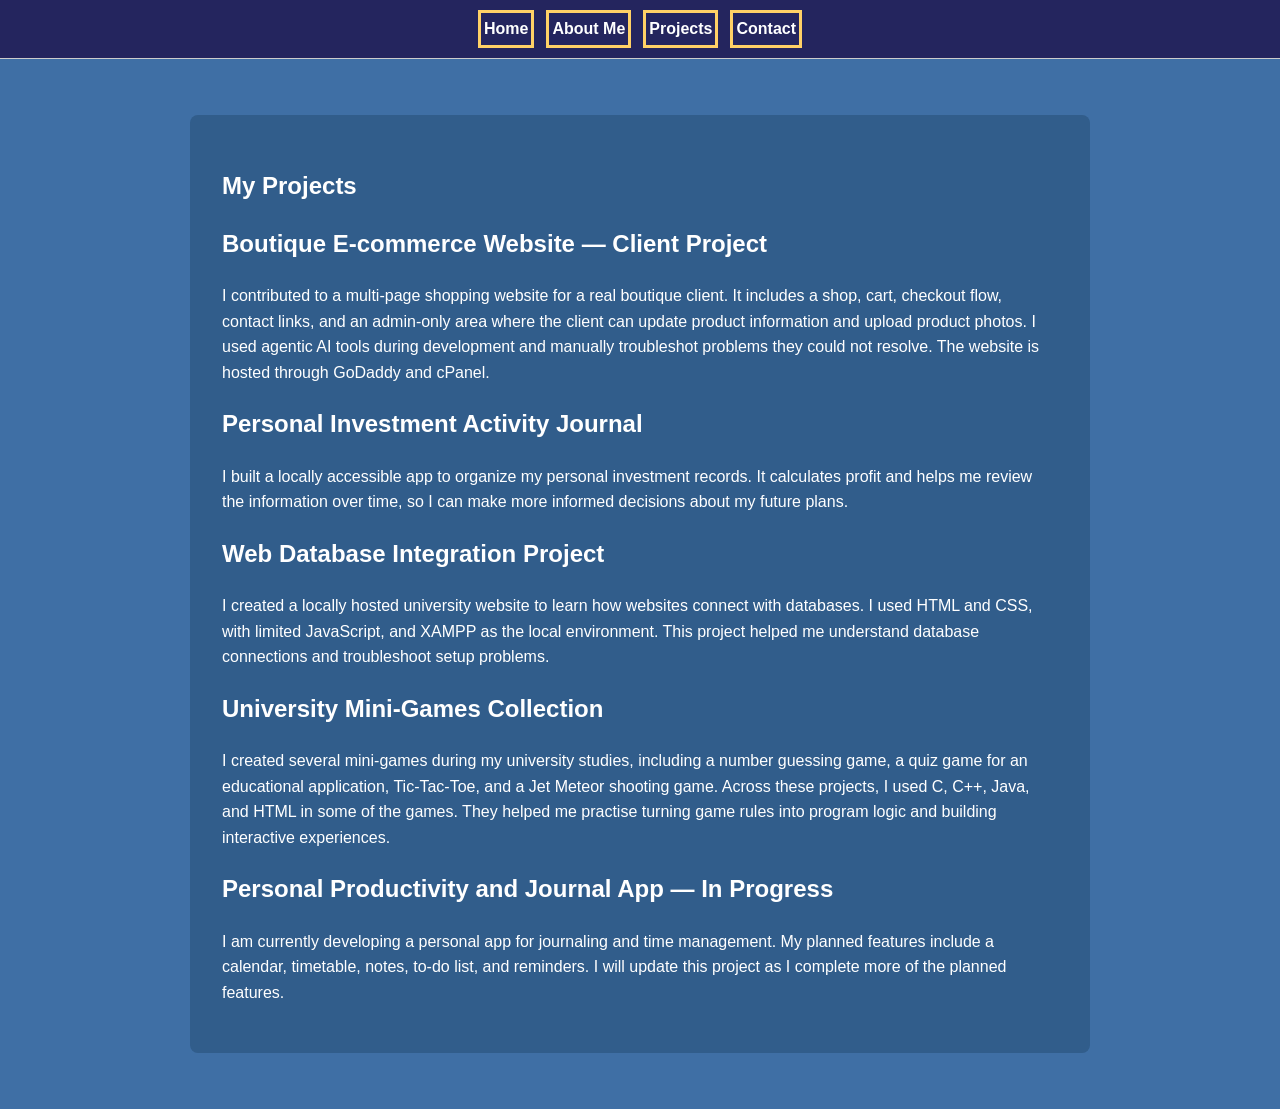
==== projects.html @ 2589d940 "added projects.html file" ====
<!DOCTYPE html>
<html lang="en">

  <head>

    <meta charset="UTF-8">
    <meta name="viewport" content="width=device-width, initial-scale=1.0">
    <title>My Projects | Theban Vevindran</title>
    <link rel="stylesheet" href="style.css">

  </head>

  <body>

    <header>

      <nav aria-label="Main Navigation">
          <a href="index.html#home">Home</a>
          <a href="index.html#about">About Me</a>
          <a href="#projects">Projects</a>
          <a href="index.html#contact">Contact</a>
      </nav>

    </header>

    <main>

      <section id="projects" aria-labelledby="projects-title">
        <h1 id="projects-title">My Projects</h1>

        <article>
          <h2>Boutique E-commerce Website — Client Project</h2>
          <p>
            I contributed to a multi-page shopping website for a real boutique
            client. It includes a shop, cart, checkout flow, contact links, and
            an admin-only area where the client can update product information
            and upload product photos. I used agentic AI tools during
            development and manually troubleshot problems they could not
            resolve. The website is hosted through GoDaddy and cPanel.
          </p>
        </article>

        <article>
          <h2>Personal Investment Activity Journal</h2>
          <p>
            I built a locally accessible app to organize my personal investment
            records. It calculates profit and helps me review the information
            over time, so I can make more informed decisions about my future
            plans.
          </p>
        </article>

        <article>
          <h2>Web Database Integration Project</h2>
          <p>
            I created a locally hosted university website to learn how websites
            connect with databases. I used HTML and CSS, with limited
            JavaScript, and XAMPP as the local environment. This project helped
            me understand database connections and troubleshoot setup problems.
          </p>
        </article>

        <article>
          <h2>University Mini-Games Collection</h2>
          <p>
            I created several mini-games during my university studies, including
            a number guessing game, a quiz game for an educational application,
            Tic-Tac-Toe, and a Jet Meteor shooting game. Across these projects,
            I used C, C++, Java, and HTML in some of the games. They helped me
            practise turning game rules into program logic and building
            interactive experiences.
          </p>
        </article>

        <article>
          <h2>Personal Productivity and Journal App — In Progress</h2>
          <p>
            I am currently developing a personal app for journaling and time
            management. My planned features include a calendar, timetable,
            notes, to-do list, and reminders. I will update this project as I
            complete more of the planned features.
          </p>
        </article>

      </section>

    </main>

    <script src="script.js"></script>

  </body>

</html>
---- style.css ----
html {
  
  scroll-behavior: smooth;

}

body {

  margin : 0;
  font-family: Arial, Helvetica, sans-serif;
  line-height: 1.6;
  color: white;
  background-color: #3f6fa5;

}


header {

    position: sticky;
    top: 0;
    background-color: #24255e;
    padding: 1rem;
    border-bottom: 1px solid #ccc;

}


nav {

  display: flex;
  justify-content: center;
  gap: 1.5rem;

}

nav a {

  color: #fff;
  text-decoration: none;
  font-weight: bold;

}

nav a:hover {

  text-decoration: underline;

}

main {

  max-width: 900px;
  margin: 0 auto;
  padding: 2rem 1.25rem;

}

section {

  margin: 1.5rem 0;
  padding: 2rem;
  background-color: #315d8b;
  border-radius: 0.5rem;
  scroll-margin-top: 5rem;

}

a {

  color: #d9f0ff;

}

a:hover {

  color: white;

}

.btn {

  display: inline-block;
  margin: 0.5rem 0.5rem 0.5rem 0;
  padding: 0.7rem 1rem;
  color: #172554;
  background-color: #d9f0ff;
  text-decoration: none;
  border-radius: 0.375rem;

}


.btn:hover {
  color:#172554;
  background-color: white;

}

a {

  outline: 3px solid #ffd166;
  outline-offset: 3px;

}
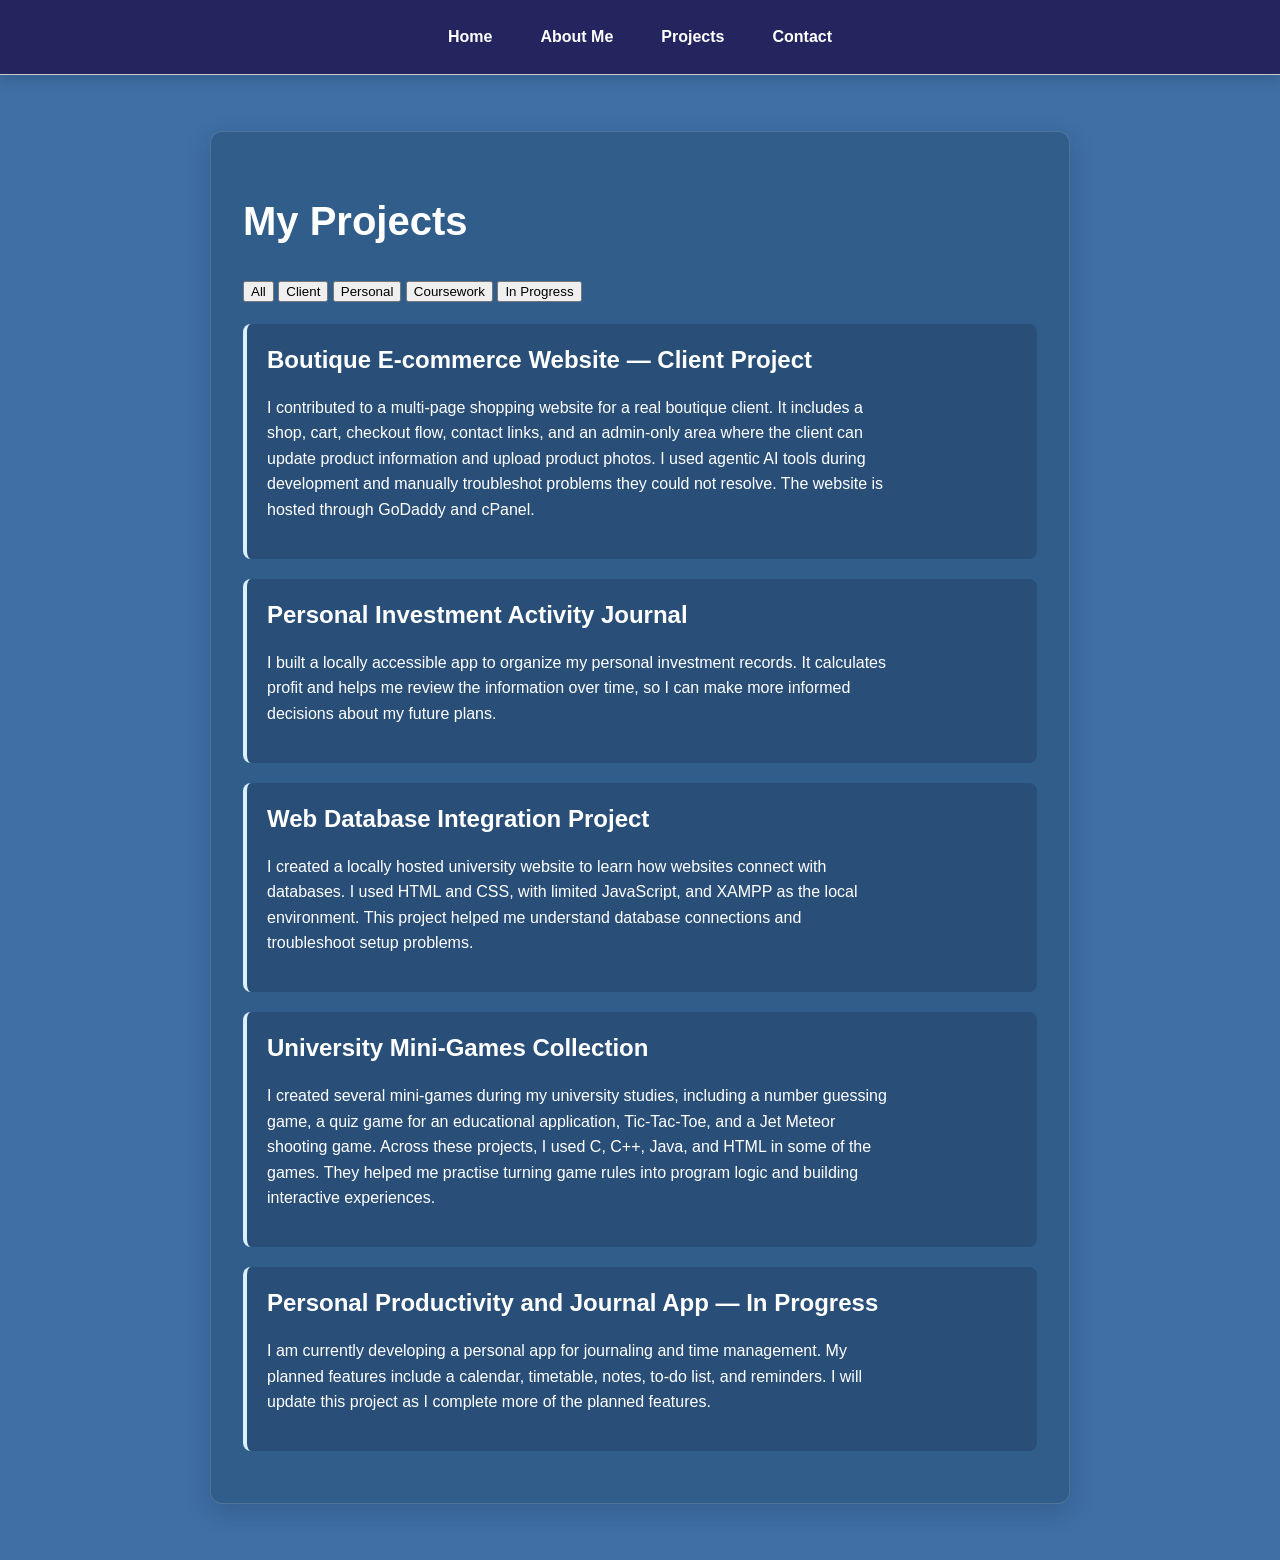
==== commit 2efc9fd9: "changed projects.html to include filter buttons for project categories and added data-category attri" ====
--- a/projects.html
+++ b/projects.html
@@ -28,7 +28,15 @@
       <section id="projects" aria-labelledby="projects-title">
         <h1 id="projects-title">My Projects</h1>
 
-        <article>
+        <div class="project-filters" role="group" aria-label="Filter projects">
+          <button class="filter-button" type="button" data-filter="all" aria-pressed="true">All</button>
+          <button class="filter-button" type="button" data-filter="client" aria-pressed="false">Client</button>
+          <button class="filter-button" type="button" data-filter="personal" aria-pressed="false">Personal</button>
+          <button class="filter-button" type="button" data-filter="coursework" aria-pressed="false">Coursework</button>
+          <button class="filter-button" type="button" data-filter="ongoing" aria-pressed="false">In Progress</button>
+        </div>
+
+        <article data-category="client">
           <h2>Boutique E-commerce Website — Client Project</h2>
           <p>
             I contributed to a multi-page shopping website for a real boutique
@@ -40,7 +48,7 @@
           </p>
         </article>
 
-        <article>
+        <article data-category="personal">
           <h2>Personal Investment Activity Journal</h2>
           <p>
             I built a locally accessible app to organize my personal investment
@@ -50,7 +58,7 @@
           </p>
         </article>
 
-        <article>
+        <article data-category="coursework">
           <h2>Web Database Integration Project</h2>
           <p>
             I created a locally hosted university website to learn how websites
@@ -60,7 +68,7 @@
           </p>
         </article>
 
-        <article>
+        <article data-category="coursework">
           <h2>University Mini-Games Collection</h2>
           <p>
             I created several mini-games during my university studies, including
@@ -72,7 +80,7 @@
           </p>
         </article>
 
-        <article>
+        <article data-category="ongoing">
           <h2>Personal Productivity and Journal App — In Progress</h2>
           <p>
             I am currently developing a personal app for journaling and time
--- a/style.css
+++ b/style.css
@@ -1,12 +1,20 @@
 html {
-  
+
   scroll-behavior: smooth;
 
 }
 
+
+* {
+
+  box-sizing: border-box;
+
+}
+
+
 body {
 
-  margin : 0;
+  margin: 0;
   font-family: Arial, Helvetica, sans-serif;
   line-height: 1.6;
   color: white;
@@ -17,11 +25,13 @@
 
 header {
 
-    position: sticky;
-    top: 0;
-    background-color: #24255e;
-    padding: 1rem;
-    border-bottom: 1px solid #ccc;
+  position: sticky;
+  top: 0;
+  z-index: 10;
+  background-color: #24255e;
+  padding: 1rem;
+  border-bottom: 1px solid #ccc;
+  box-shadow: 0 0.25rem 0.75rem rgba(15, 30, 60, 0.2);
 
 }
 
@@ -30,23 +40,30 @@
 
   display: flex;
   justify-content: center;
-  gap: 1.5rem;
+  flex-wrap: wrap;
+  gap: 0.75rem 1.5rem;
 
 }
+
 
 nav a {
 
   color: #fff;
   text-decoration: none;
   font-weight: bold;
+  padding: 0.5rem 0.75rem;
+  border-radius: 0.375rem;
 
 }
 
+
 nav a:hover {
 
-  text-decoration: underline;
+  color: white;
+  background-color: #315d8b;
 
 }
+
 
 main {
 
@@ -56,15 +73,60 @@
 
 }
 
+
 section {
 
   margin: 1.5rem 0;
   padding: 2rem;
   background-color: #315d8b;
-  border-radius: 0.5rem;
+  border: 1px solid rgba(255, 255, 255, 0.15);
+  border-radius: 0.75rem;
   scroll-margin-top: 5rem;
+  box-shadow: 0 0.5rem 1.5rem rgba(15, 30, 60, 0.2);
 
 }
+
+
+h1 {
+
+  font-size: 2.5rem;
+  line-height: 1.2;
+
+}
+
+
+h2 {
+
+  line-height: 1.3;
+
+}
+
+
+section p {
+
+  max-width: 70ch;
+
+}
+
+
+article {
+
+  margin: 1.25rem 0;
+  padding: 1.25rem;
+  background-color: #294f78;
+  border-left: 4px solid #d9f0ff;
+  border-radius: 0.5rem;
+
+}
+
+
+article h2,
+article h3 {
+
+  margin-top: 0;
+
+}
+
 
 a {
 
@@ -72,11 +134,13 @@
 
 }
 
+
 a:hover {
 
   color: white;
 
 }
+
 
 .btn {
 
@@ -92,14 +156,37 @@
 
 
 .btn:hover {
-  color:#172554;
+
+  color: #172554;
   background-color: white;
 
 }
 
-a {
+
+a:focus-visible {
 
   outline: 3px solid #ffd166;
   outline-offset: 3px;
 
+}
+
+
+@media (max-width: 600px) {
+
+  main {
+    padding: 1.25rem 0.9rem;
+  }
+
+  section {
+    padding: 1.25rem;
+  }
+
+  article {
+    padding: 1rem;
+  }
+
+  h1 {
+    font-size: 2rem;
+  }
+
 }
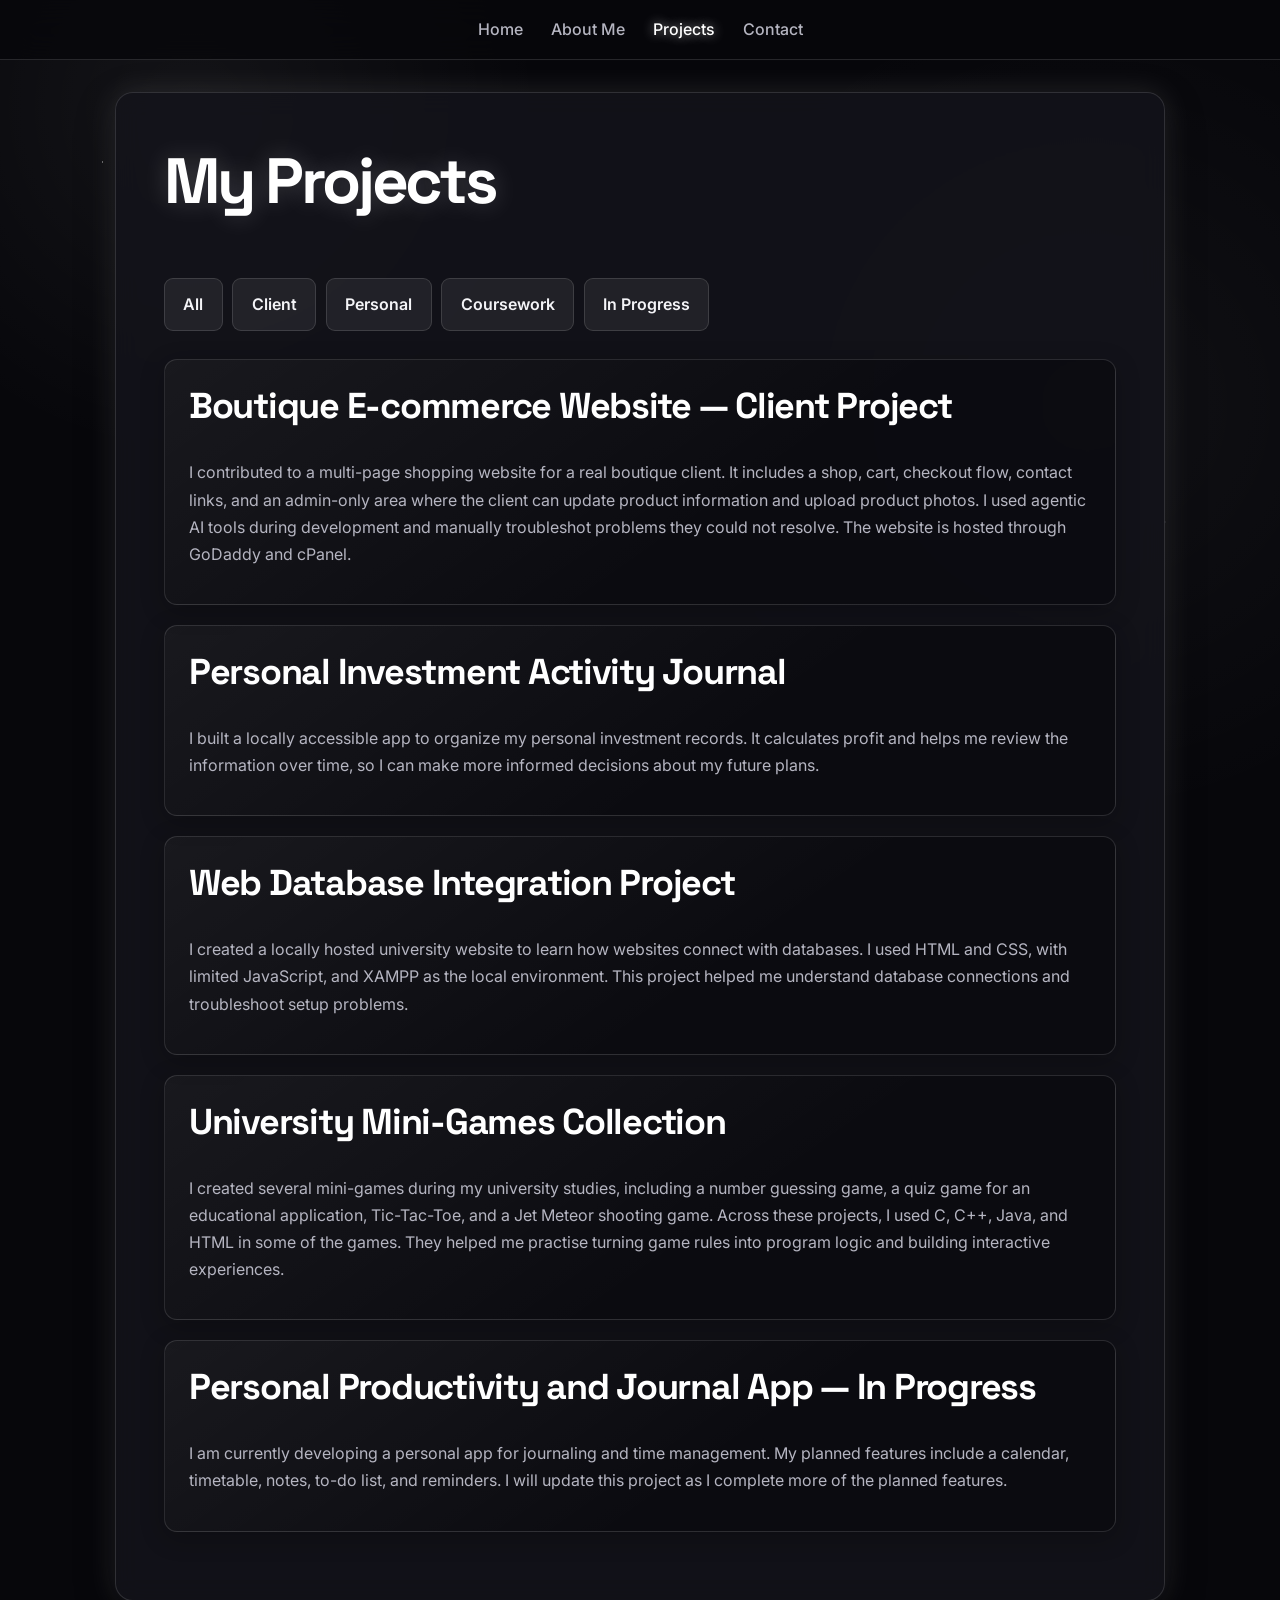
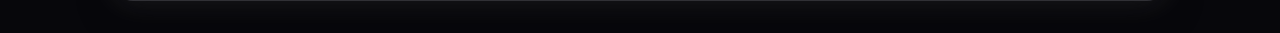
==== commit 548dbd80: "bug fixes" ====
--- a/projects.html
+++ b/projects.html
@@ -6,7 +6,7 @@
     <meta charset="UTF-8">
     <meta name="viewport" content="width=device-width, initial-scale=1.0">
     <title>My Projects | Theban Vevindran</title>
-    <link rel="stylesheet" href="style.css">
+    <link rel="stylesheet" href="style.css?v=2">
 
   </head>
 
--- a/style.css
+++ b/style.css
@@ -1,192 +1,390 @@
+@import url("https://fonts.googleapis.com/css2?family=Inter:wght@400;500;600;700&family=Space+Grotesk:wght@400;500;600;700&display=swap");
+
+
+:root {
+  --color-background: #07070b;
+  --color-surface: rgba(20, 20, 27, 0.82);
+  --color-text: #f4f4f7;
+  --color-muted: #b5b5c1;
+  --color-white: #ffffff;
+  --color-border: rgba(255, 255, 255, 0.13);
+  --color-glow: rgba(255, 255, 255, 0.12);
+}
+
+
 html {
-
   scroll-behavior: smooth;
-
-}
-
-
-* {
-
-  box-sizing: border-box;
-
+  scroll-padding-top: 90px;
 }
 
 
 body {
-
+  position: relative;
+  min-height: 100vh;
   margin: 0;
-  font-family: Arial, Helvetica, sans-serif;
-  line-height: 1.6;
-  color: white;
-  background-color: #3f6fa5;
-
+  overflow-x: hidden;
+  color: var(--color-text);
+  font-family: "Inter", Arial, sans-serif;
+  line-height: 1.7;
+  background-color: var(--color-background);
+  background-image:
+    radial-gradient(1px 1px at 8% 18%, rgba(255, 255, 255, 0.8), transparent),
+    radial-gradient(1px 1px at 25% 72%, rgba(255, 255, 255, 0.55), transparent),
+    radial-gradient(1.5px 1.5px at 43% 34%, rgba(255, 255, 255, 0.7), transparent),
+    radial-gradient(1px 1px at 61% 83%, rgba(255, 255, 255, 0.6), transparent),
+    radial-gradient(1px 1px at 78% 22%, rgba(255, 255, 255, 0.65), transparent),
+    radial-gradient(1px 1px at 91% 58%, rgba(255, 255, 255, 0.5), transparent),
+    radial-gradient(500px circle at 15% 12%, rgba(255, 255, 255, 0.055), transparent 70%),
+    radial-gradient(600px circle at 85% 45%, rgba(255, 255, 255, 0.04), transparent 70%);
+  background-attachment: fixed;
 }
 
 
 header {
-
   position: sticky;
   top: 0;
   z-index: 10;
-  background-color: #24255e;
-  padding: 1rem;
-  border-bottom: 1px solid #ccc;
-  box-shadow: 0 0.25rem 0.75rem rgba(15, 30, 60, 0.2);
-
+  padding: 1rem 1.5rem;
+  background-color: rgba(7, 7, 11, 0.78);
+  border-bottom: 1px solid var(--color-border);
+  backdrop-filter: blur(16px);
 }
 
 
 nav {
-
   display: flex;
   justify-content: center;
+  align-items: center;
   flex-wrap: wrap;
-  gap: 0.75rem 1.5rem;
-
+  gap: 1.75rem;
+  max-width: 1100px;
+  margin: 0 auto;
 }
 
 
 nav a {
-
-  color: #fff;
+  color: var(--color-muted);
+  font-weight: 500;
   text-decoration: none;
-  font-weight: bold;
-  padding: 0.5rem 0.75rem;
-  border-radius: 0.375rem;
-
-}
-
-
-nav a:hover {
-
-  color: white;
-  background-color: #315d8b;
-
+  transition: color 0.2s ease, text-shadow 0.2s ease;
+}
+
+
+nav a:hover,
+nav a.active {
+  color: var(--color-white);
+  text-shadow: 0 0 12px rgba(255, 255, 255, 0.65);
+}
+
+
+nav a:focus-visible,
+a:focus-visible,
+button:focus-visible,
+input:focus-visible {
+  outline: 2px solid var(--color-white);
+  outline-offset: 4px;
 }
 
 
 main {
-
-  max-width: 900px;
+  width: min(100% - 2rem, 1050px);
   margin: 0 auto;
-  padding: 2rem 1.25rem;
-
 }
 
 
 section {
-
-  margin: 1.5rem 0;
-  padding: 2rem;
-  background-color: #315d8b;
-  border: 1px solid rgba(255, 255, 255, 0.15);
-  border-radius: 0.75rem;
-  scroll-margin-top: 5rem;
-  box-shadow: 0 0.5rem 1.5rem rgba(15, 30, 60, 0.2);
-
+  position: relative;
+  margin: 2rem 0;
+  padding: clamp(1.5rem, 4vw, 3rem);
+  overflow: hidden;
+  background: var(--color-surface);
+  border: 1px solid var(--color-border);
+  border-radius: 18px;
+  box-shadow:
+    0 12px 40px rgba(0, 0, 0, 0.32),
+    0 0 30px var(--color-glow);
+  backdrop-filter: blur(12px);
+  animation: float-in 0.8s ease both;
+}
+
+
+h1,
+h2,
+h3 {
+  color: var(--color-white);
+  font-family: "Space Grotesk", "Inter", Arial, sans-serif;
+  line-height: 1.25;
 }
 
 
 h1 {
-
-  font-size: 2.5rem;
-  line-height: 1.2;
-
+  margin-top: 0;
+  font-size: clamp(2.4rem, 7vw, 4rem);
+  letter-spacing: -0.05em;
+  text-shadow: 0 0 26px rgba(255, 255, 255, 0.2);
 }
 
 
 h2 {
-
-  line-height: 1.3;
-
-}
-
-
-section p {
-
-  max-width: 70ch;
-
-}
-
-
-article {
-
+  margin-top: 0;
+  font-size: clamp(1.7rem, 4vw, 2.25rem);
+  letter-spacing: -0.035em;
+}
+
+
+h3 {
+  font-size: 1.2rem;
+}
+
+
+p {
+  color: var(--color-muted);
+}
+
+
+section p:last-child {
+  margin-bottom: 0;
+}
+
+
+#home {
+  display: flex;
+  flex-direction: column;
+  justify-content: center;
+  min-height: 340px;
+  margin-top: 2.5rem;
+  background:
+    radial-gradient(500px circle at 85% 15%, rgba(255, 255, 255, 0.09), transparent 65%),
+    var(--color-surface);
+}
+
+
+#home p {
+  max-width: 700px;
+  font-size: 1.12rem;
+}
+
+
+a {
+  color: var(--color-white);
+  text-decoration-thickness: 1px;
+  text-underline-offset: 4px;
+  transition: text-shadow 0.2s ease;
+}
+
+
+a:hover {
+  text-shadow: 0 0 12px rgba(255, 255, 255, 0.7);
+}
+
+
+.btn,
+button {
+  display: inline-block;
+  padding: 0.75rem 1.15rem;
+  color: #09090d;
+  font: inherit;
+  font-weight: 600;
+  text-decoration: none;
+  background-color: var(--color-white);
+  border: 1px solid var(--color-white);
+  border-radius: 9px;
+  cursor: pointer;
+  box-shadow: 0 0 18px rgba(255, 255, 255, 0.16);
+  transition:
+    color 0.2s ease,
+    background-color 0.2s ease,
+    box-shadow 0.2s ease,
+    transform 0.2s ease;
+}
+
+
+.btn:hover,
+button:hover {
+  color: var(--color-white);
+  background-color: transparent;
+  box-shadow: 0 0 24px rgba(255, 255, 255, 0.32);
+  transform: translateY(-2px);
+}
+
+
+.btn:active,
+button:active {
+  transform: translateY(0);
+}
+
+
+#project-search {
+  width: min(100%, 420px);
+  margin: 0.5rem 0 1rem;
+  padding: 0.8rem 1rem;
+  color: var(--color-white);
+  font: inherit;
+  background-color: rgba(0, 0, 0, 0.35);
+  border: 1px solid var(--color-border);
+  border-radius: 9px;
+}
+
+
+#project-search::placeholder {
+  color: #92929d;
+}
+
+
+.filter-button {
+  margin: 0.25rem 0.35rem 0.5rem 0;
+  color: var(--color-text);
+  background-color: rgba(255, 255, 255, 0.07);
+  border-color: var(--color-border);
+  box-shadow: none;
+}
+
+
+.filter-button:hover,
+.filter-button.active {
+  color: #09090d;
+  background-color: var(--color-white);
+  border-color: var(--color-white);
+  box-shadow: 0 0 18px rgba(255, 255, 255, 0.22);
+}
+
+
+.project-grid {
+  display: grid;
+  grid-template-columns: repeat(auto-fit, minmax(min(100%, 280px), 1fr));
+  gap: 1.25rem;
+  margin-top: 1.5rem;
+}
+
+
+.project-card,
+#projects article {
   margin: 1.25rem 0;
-  padding: 1.25rem;
-  background-color: #294f78;
-  border-left: 4px solid #d9f0ff;
-  border-radius: 0.5rem;
-
-}
-
-
-article h2,
-article h3 {
-
+  padding: 1.5rem;
+  background:
+    linear-gradient(145deg, rgba(255, 255, 255, 0.055), transparent 60%),
+    rgba(10, 10, 15, 0.65);
+  border: 1px solid var(--color-border);
+  border-radius: 13px;
+  box-shadow: 0 6px 24px rgba(0, 0, 0, 0.22);
+  transition:
+    border-color 0.25s ease,
+    box-shadow 0.25s ease,
+    transform 0.25s ease;
+}
+
+
+.project-grid .project-card {
+  margin: 0;
+}
+
+
+.project-card:hover,
+#projects article:hover {
+  border-color: rgba(255, 255, 255, 0.4);
+  box-shadow:
+    0 10px 32px rgba(0, 0, 0, 0.32),
+    0 0 22px rgba(255, 255, 255, 0.09);
+  transform: translateY(-4px);
+}
+
+
+.project-card h3,
+#projects article h3 {
   margin-top: 0;
-
-}
-
-
-a {
-
-  color: #d9f0ff;
-
-}
-
-
-a:hover {
-
-  color: white;
-
-}
-
-
-.btn {
-
-  display: inline-block;
-  margin: 0.5rem 0.5rem 0.5rem 0;
-  padding: 0.7rem 1rem;
-  color: #172554;
-  background-color: #d9f0ff;
-  text-decoration: none;
-  border-radius: 0.375rem;
-
-}
-
-
-.btn:hover {
-
-  color: #172554;
-  background-color: white;
-
-}
-
-
-a:focus-visible {
-
-  outline: 3px solid #ffd166;
-  outline-offset: 3px;
-
-}
-
-
-@media (max-width: 600px) {
+}
+
+
+.project-card p,
+#projects article p {
+  margin-bottom: 0.75rem;
+}
+
+
+.project-card[hidden],
+#projects article[hidden] {
+  display: none;
+}
+
+
+#contact a {
+  margin: 0.35rem 0.5rem 0.35rem 0;
+}
+
+
+#back-to-top[hidden] {
+  display: none;
+}
+
+
+@keyframes float-in {
+
+  from {
+    opacity: 0;
+    transform: translateY(12px);
+  }
+
+  to {
+    opacity: 1;
+    transform: translateY(0);
+  }
+
+}
+
+
+@media (max-width: 650px) {
+
+  header {
+    padding: 0.85rem 1rem;
+  }
+
+  nav {
+    gap: 0.75rem 1.1rem;
+  }
+
+  nav a {
+    font-size: 0.95rem;
+  }
 
   main {
-    padding: 1.25rem 0.9rem;
+    width: min(100% - 1rem, 1050px);
   }
 
   section {
-    padding: 1.25rem;
-  }
-
-  article {
-    padding: 1rem;
-  }
-
-  h1 {
-    font-size: 2rem;
+    margin: 1rem 0;
+    padding: 1.35rem;
+    border-radius: 14px;
+  }
+
+  #home {
+    min-height: 280px;
+    margin-top: 1rem;
+  }
+
+  .project-card,
+  #projects article {
+    padding: 1.15rem;
+  }
+
+  .btn,
+  button {
+    padding: 0.7rem 0.95rem;
+  }
+
+}
+
+
+@media (prefers-reduced-motion: reduce) {
+
+  html {
+    scroll-behavior: auto;
+  }
+
+  *,
+  *::before,
+  *::after {
+    animation-duration: 0.01ms !important;
+    transition-duration: 0.01ms !important;
   }
 
 }
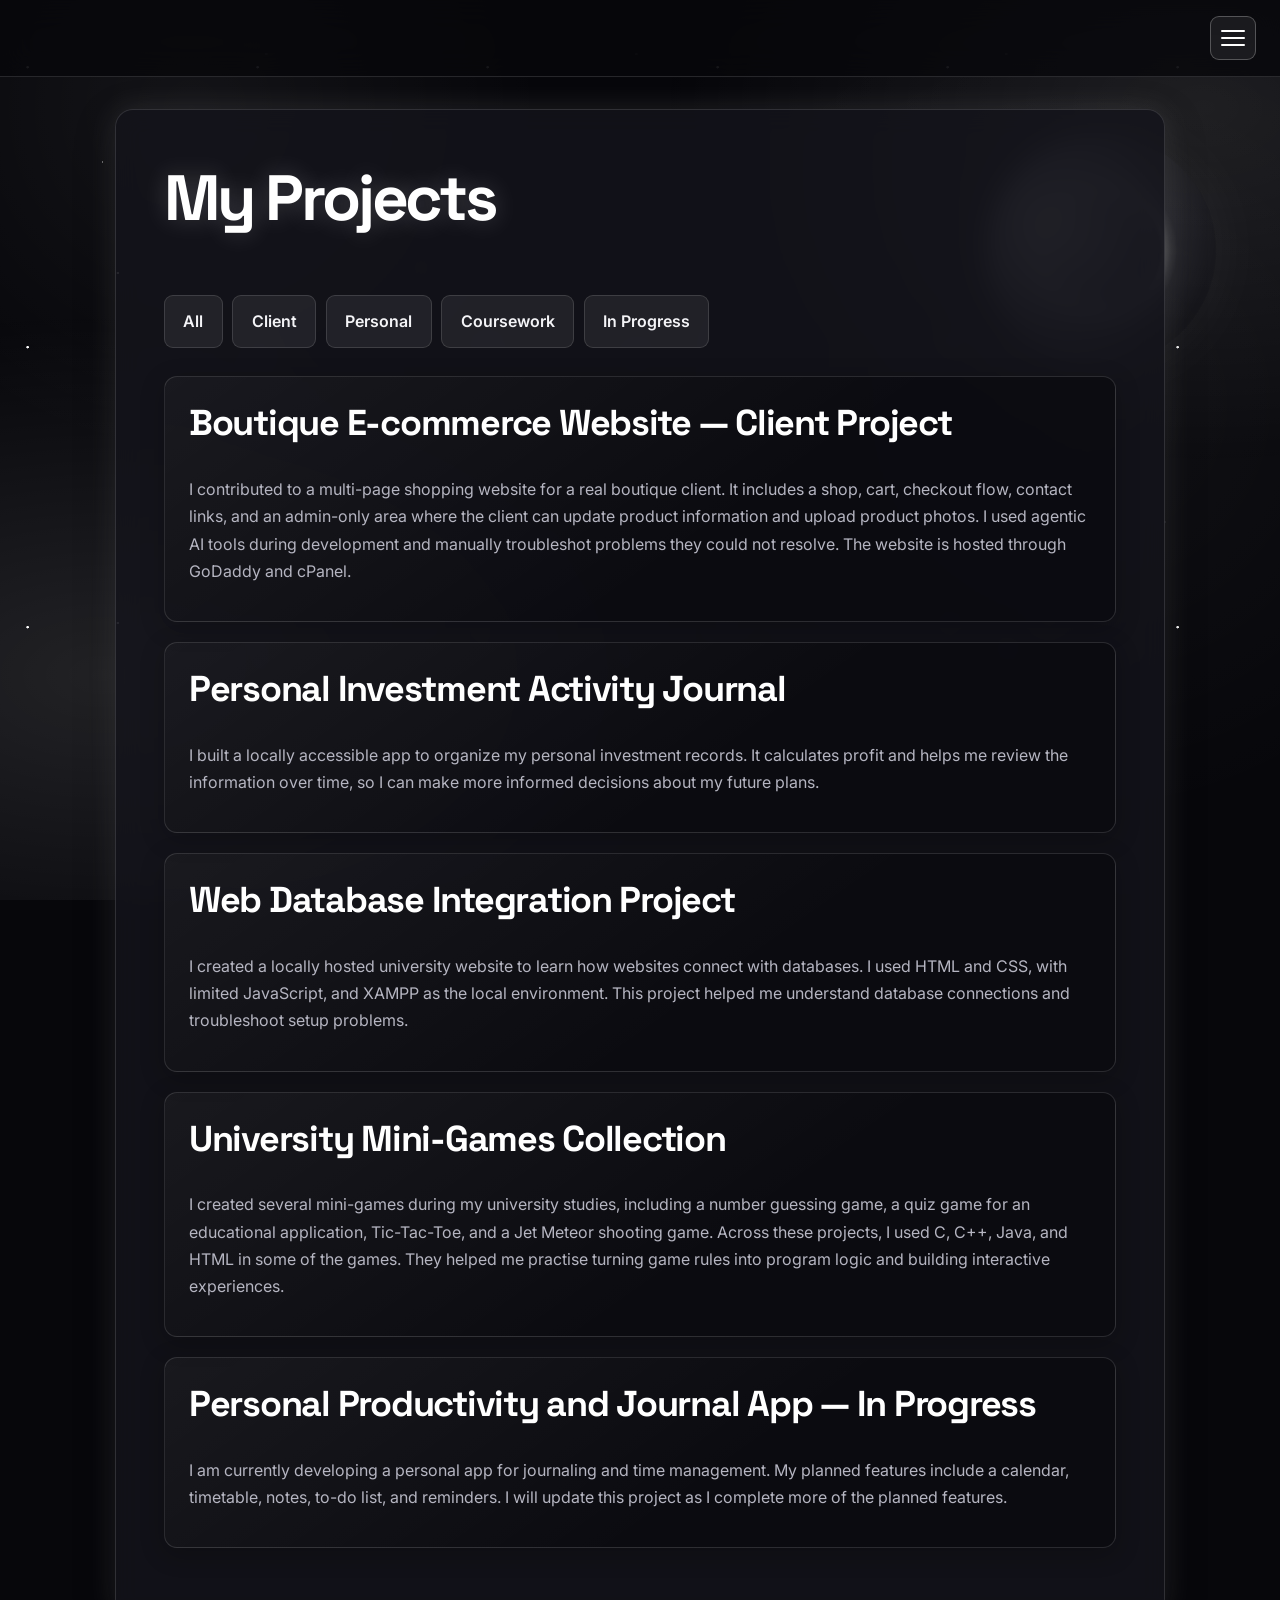
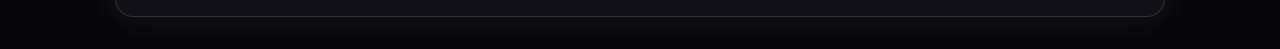
==== commit 9911dddf: "bug" ====
--- a/projects.html
+++ b/projects.html
@@ -12,16 +12,28 @@
 
   <body>
 
-    <header>
+   <header>
 
-      <nav aria-label="Main Navigation">
-          <a href="index.html#home">Home</a>
-          <a href="index.html#about">About Me</a>
-          <a href="#projects">Projects</a>
-          <a href="index.html#contact">Contact</a>
-      </nav>
+  <button
+    class="menu-toggle"
+    id="menu-toggle"
+    type="button"
+    aria-label="Open navigation menu"
+    aria-controls="main-navigation"
+    aria-expanded="false">
+    <span></span>
+    <span></span>
+    <span></span>
+  </button>
 
-    </header>
+  <nav id="main-navigation" aria-label="Main Navigation">
+    <a href="index.html#home">Home</a>
+    <a href="index.html#about">About Me</a>
+    <a href="projects.html">Projects</a>
+    <a href="index.html#contact">Contact</a>
+  </nav>
+
+</header>
 
     <main>
 
--- a/style.css
+++ b/style.css
@@ -387,4 +387,167 @@
     transition-duration: 0.01ms !important;
   }
 
+}
+
+/* Space backdrop: stars and a soft distant glow */
+
+body::before {
+  content: "";
+  position: fixed;
+  inset: 0;
+  z-index: 0;
+  pointer-events: none;
+  background:
+    radial-gradient(circle at 12% 24%, white 0 1px, transparent 1.5px),
+    radial-gradient(circle at 38% 78%, white 0 1px, transparent 1.5px),
+    radial-gradient(circle at 72% 18%, white 0 1px, transparent 1.5px),
+    radial-gradient(circle at 88% 66%, white 0 1px, transparent 1.5px),
+    radial-gradient(ellipse at 8% 75%, rgba(255, 255, 255, 0.11), transparent 38%),
+    radial-gradient(ellipse at 94% 12%, rgba(255, 255, 255, 0.09), transparent 32%);
+  background-size:
+    230px 280px,
+    310px 350px,
+    370px 300px,
+    290px 330px,
+    auto,
+    auto;
+}
+
+
+/* Saturn-like planet in the upper-right corner */
+
+body::after {
+  content: "";
+  position: fixed;
+  top: 135px;
+  right: 5vw;
+  z-index: 0;
+  width: 230px;
+  height: 230px;
+  pointer-events: none;
+  border-radius: 50%;
+  opacity: 0.28;
+  transform: rotate(-25deg);
+  background:
+    radial-gradient(
+      ellipse at center,
+      transparent 36%,
+      rgba(255, 255, 255, 0.9) 38%,
+      rgba(255, 255, 255, 0.25) 43%,
+      transparent 47%
+    ),
+    radial-gradient(
+      circle at 34% 30%,
+      #ffffff 0,
+      #bfc0c9 18%,
+      #54545f 53%,
+      #17171e 76%
+    );
+  box-shadow: 0 0 55px rgba(255, 255, 255, 0.16);
+}
+
+
+/* Keep the page content above the decorative background */
+
+main {
+  position: relative;
+  z-index: 1;
+}
+
+
+@media (max-width: 650px) {
+
+  body::after {
+    top: 145px;
+    right: -135px;
+    width: 190px;
+    height: 190px;
+    opacity: 0.16;
+  }
+
+}
+
+/* Hamburger menu button */
+
+header {
+  display: flex;
+  justify-content: flex-end;
+  align-items: center;
+}
+
+
+.menu-toggle {
+  display: flex;
+  flex-direction: column;
+  justify-content: center;
+  gap: 5px;
+  width: 46px;
+  height: 44px;
+  padding: 10px;
+  background: rgba(255, 255, 255, 0.07);
+  border: 1px solid rgba(255, 255, 255, 0.25);
+  border-radius: 9px;
+  box-shadow: none;
+}
+
+
+.menu-toggle:hover {
+  background: rgba(255, 255, 255, 0.16);
+  border-color: rgba(255, 255, 255, 0.6);
+  transform: none;
+}
+
+
+.menu-toggle span {
+  display: block;
+  width: 100%;
+  height: 2px;
+  background-color: #ffffff;
+  border-radius: 2px;
+}
+
+
+/* Dropdown navigation */
+
+#main-navigation {
+  position: absolute;
+  top: calc(100% + 8px);
+  right: 1.5rem;
+  display: none;
+  flex-direction: column;
+  align-items: stretch;
+  gap: 0;
+  min-width: 210px;
+  padding: 0.5rem;
+  background: rgba(18, 18, 25, 0.97);
+  border: 1px solid rgba(255, 255, 255, 0.18);
+  border-radius: 12px;
+  box-shadow: 0 12px 35px rgba(0, 0, 0, 0.5);
+  backdrop-filter: blur(16px);
+}
+
+
+#main-navigation.show {
+  display: flex;
+}
+
+
+#main-navigation a {
+  padding: 0.7rem 0.85rem;
+  border-radius: 7px;
+}
+
+
+#main-navigation a:hover {
+  background-color: rgba(255, 255, 255, 0.1);
+  text-shadow: 0 0 10px rgba(255, 255, 255, 0.5);
+}
+
+
+@media (max-width: 650px) {
+
+  #main-navigation {
+    right: 1rem;
+  }
+
 }
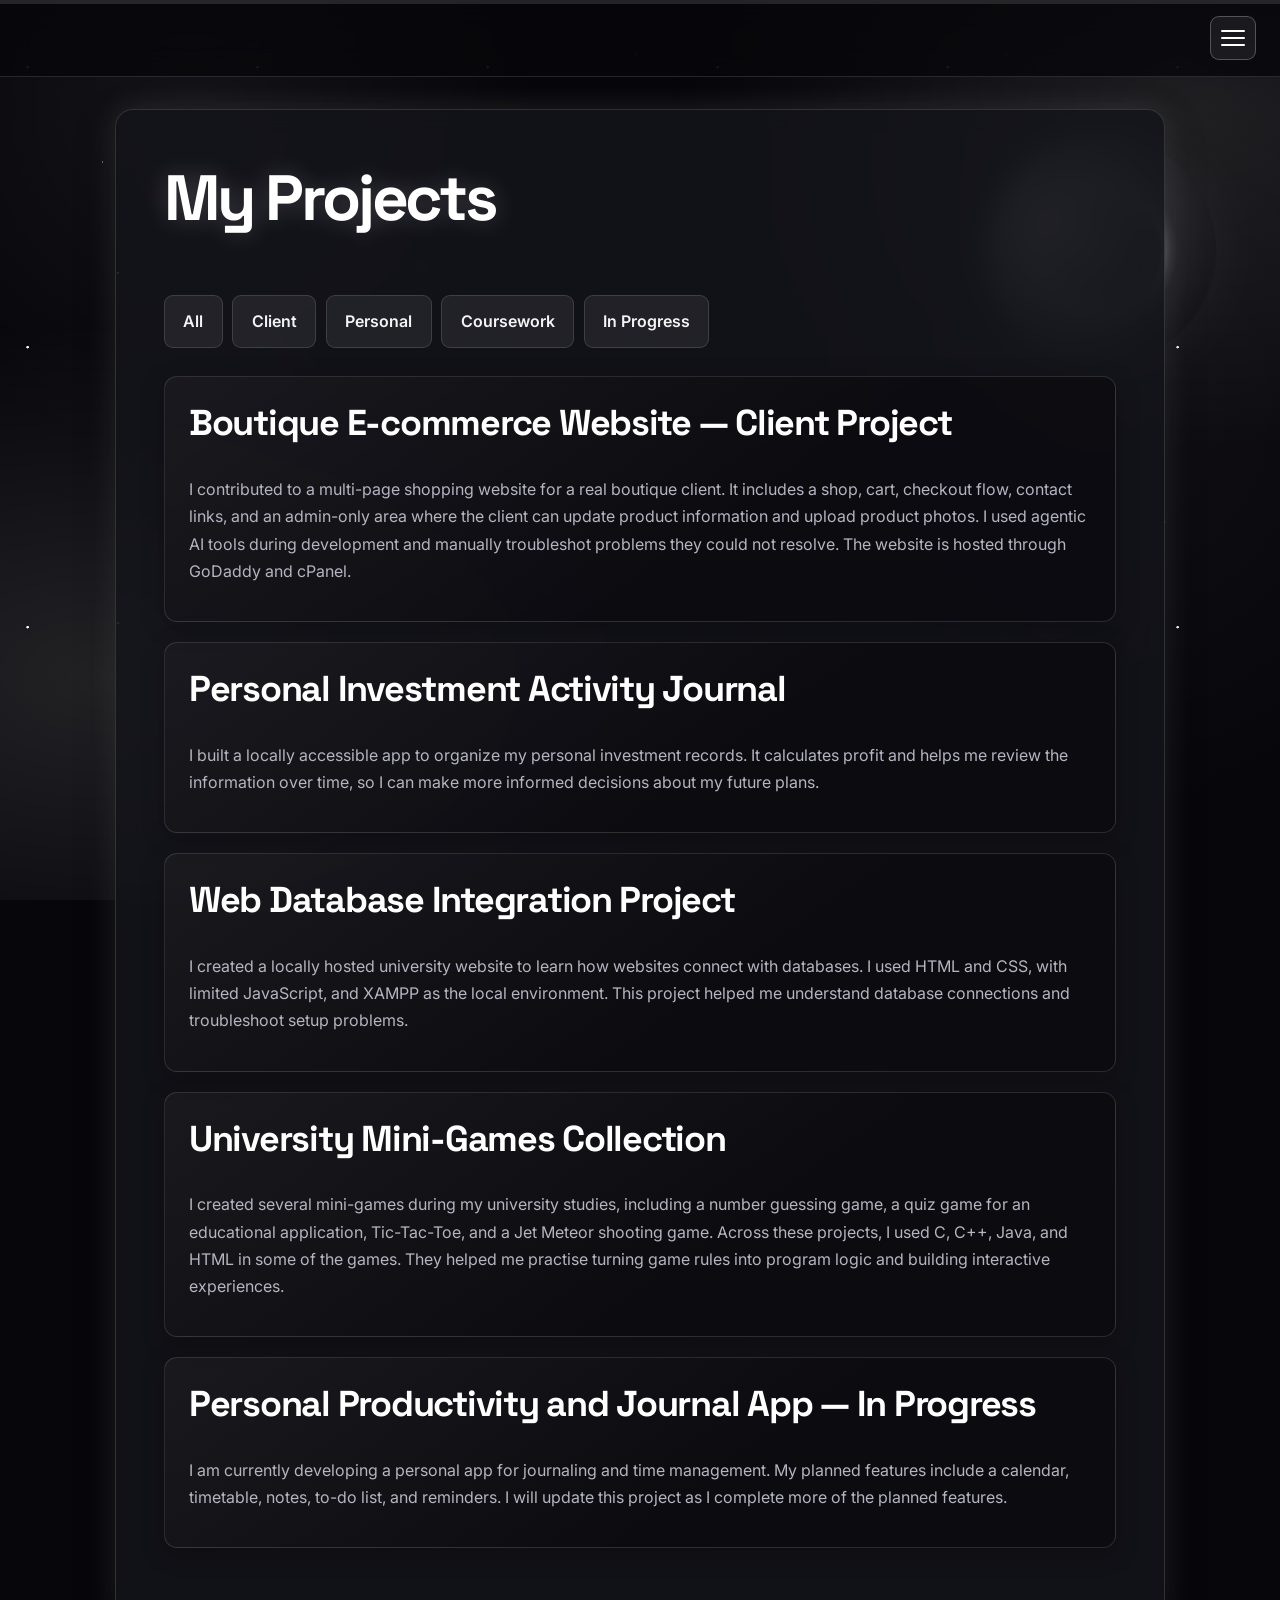
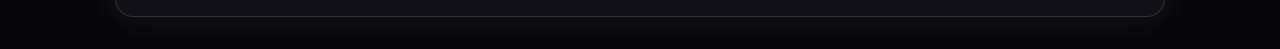
==== commit 3af9de4f: "adde progress bar and skills menu" ====
--- a/projects.html
+++ b/projects.html
@@ -11,6 +11,10 @@
   </head>
 
   <body>
+
+    <div id="reading-progress" aria-hidden="true">
+    <div id="reading-progress-fill"></div>
+    </div>
 
    <header>
 
--- a/style.css
+++ b/style.css
@@ -550,4 +550,83 @@
     right: 1rem;
   }
 
+}
+
+/* Skills tabs */
+
+.skills-section {
+  margin-top: 2rem;
+}
+
+
+.skill-tabs {
+  display: flex;
+  flex-wrap: wrap;
+  gap: 0.5rem;
+  margin: 1rem 0;
+}
+
+
+.skill-tab {
+  color: var(--color-text);
+  background-color: rgba(255, 255, 255, 0.07);
+  border: 1px solid var(--color-border);
+  box-shadow: none;
+}
+
+
+.skill-tab:hover,
+.skill-tab.active {
+  color: #09090d;
+  background-color: var(--color-white);
+  border-color: var(--color-white);
+  box-shadow: 0 0 18px rgba(255, 255, 255, 0.2);
+}
+
+
+.skill-panel {
+  padding: 1rem;
+  background-color: rgba(255, 255, 255, 0.04);
+  border: 1px solid var(--color-border);
+  border-radius: 10px;
+}
+
+
+.skill-list {
+  display: flex;
+  flex-wrap: wrap;
+  gap: 0.65rem;
+  margin: 0;
+  padding: 0;
+  list-style: none;
+}
+
+
+.skill-list li {
+  padding: 0.4rem 0.75rem;
+  color: var(--color-text);
+  background-color: rgba(255, 255, 255, 0.09);
+  border: 1px solid var(--color-border);
+  border-radius: 999px;
+}
+
+
+/* Reading progress bar */
+
+#reading-progress {
+  position: fixed;
+  top: 0;
+  left: 0;
+  z-index: 100;
+  width: 100%;
+  height: 4px;
+  background-color: rgba(255, 255, 255, 0.12);
+}
+
+
+#reading-progress-fill {
+  width: 0;
+  height: 100%;
+  background-color: #ffffff;
+  box-shadow: 0 0 12px rgba(255, 255, 255, 0.75);
 }
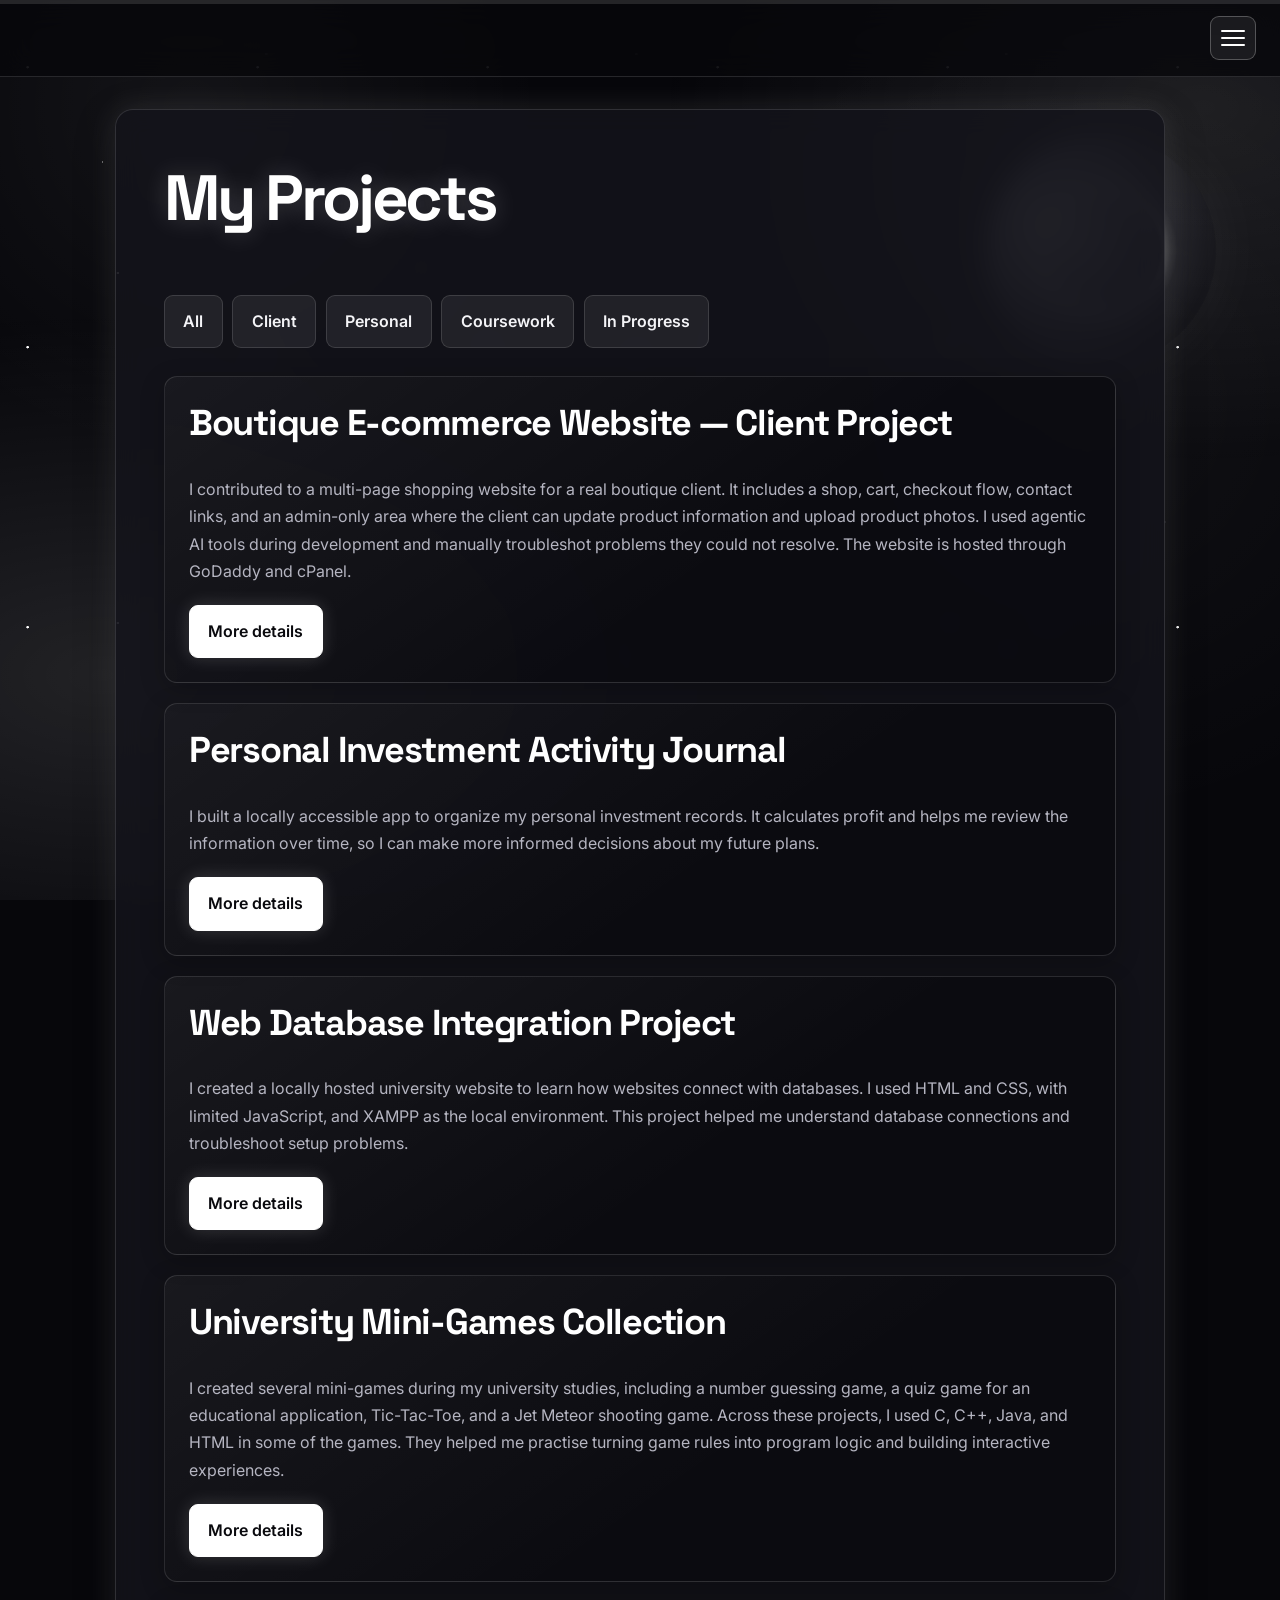
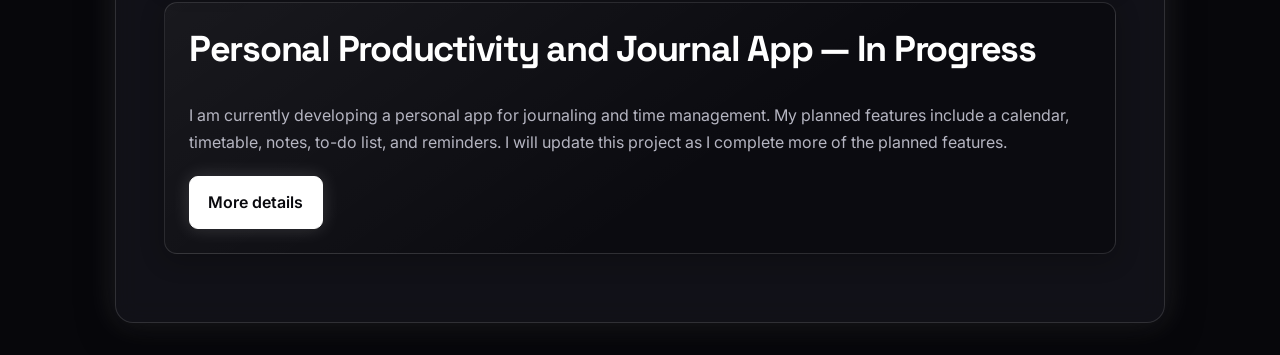
==== commit 66c24ea8: "added a section in projects to have more details about each project and added a reading progress bar" ====
--- a/projects.html
+++ b/projects.html
@@ -62,6 +62,27 @@
             development and manually troubleshot problems they could not
             resolve. The website is hosted through GoDaddy and cPanel.
           </p>
+
+          <button class="project-details-button" type="button">
+          More details
+            </button>
+
+            <template class="project-details-content">
+              <p>
+                I built a multi-page online boutique store for a real client. It includes
+                product browsing, a shopping cart, checkout, and contact links. An admin
+                area lets the client update product information and upload product images.
+              </p>
+
+              <p>
+                I used AI-assisted tools during development and applied my web development
+                knowledge to investigate and manually troubleshoot issues the tools
+                couldn't solve.
+              </p>
+
+              <p><strong>Hosting:</strong> GoDaddy with cPanel.</p>
+            </template>
+
         </article>
 
         <article data-category="personal">
@@ -72,6 +93,24 @@
             over time, so I can make more informed decisions about my future
             plans.
           </p>
+
+            <button class="project-details-button" type="button">
+                More details
+              </button>
+
+              <template class="project-details-content">
+                <p>
+                  I built a personal app for recording and reviewing my investment activity.
+                  It helps me calculate results, keep a record over time, and use that
+                  information when considering future decisions.
+                </p>
+
+                <p>
+                  The app is for my local personal use.
+                </p>
+              </template>
+
+        
         </article>
 
         <article data-category="coursework">
@@ -82,6 +121,25 @@
             JavaScript, and XAMPP as the local environment. This project helped
             me understand database connections and troubleshoot setup problems.
           </p>
+
+          <button class="project-details-button" type="button">
+            More details
+          </button>
+
+          <template class="project-details-content">
+            <p>
+              I built this university project to learn how a website connects to a
+              database. The work focused on building the database and connecting it to
+              the site, using XAMPP for the local development environment.
+            </p>
+
+            <p>
+              I used HTML and CSS, with some JavaScript. The project gave me practical
+              experience investigating database connection and setup problems.
+            </p>
+          </template>
+
+
         </article>
 
         <article data-category="coursework">
@@ -94,6 +152,25 @@
             practise turning game rules into program logic and building
             interactive experiences.
           </p>
+
+          <button class="project-details-button" type="button">
+            More details
+          </button>
+
+          <template class="project-details-content">
+            <p>
+              This collection brings together mini-games I made during university:
+              a number guessing game, a quiz inside an educational application,
+              Tic-Tac-Toe, and a Jet Meteor shooting game.
+            </p>
+
+            <p>
+              Across these projects, I worked with C, C++, and Java, and used HTML in
+              some of the games.
+            </p>
+          </template>
+
+
         </article>
 
         <article data-category="ongoing">
@@ -104,12 +181,50 @@
             notes, to-do list, and reminders. I will update this project as I
             complete more of the planned features.
           </p>
+
+          <button class="project-details-button" type="button">
+            More details
+          </button>
+
+          <template class="project-details-content">
+            <p>
+              This personal app is currently in progress. I’m planning it as a place to
+              organize my daily life and manage my time.
+            </p>
+
+            <p>
+              Planned features include a calendar, timetable, journal and notes,
+              to-do list, and reminders. These are goals for the app; they may not
+              all be implemented yet.
+            </p>
+          </template>
+
+
         </article>
 
       </section>
 
     </main>
 
+        <dialog
+          class="project-dialog"
+          id="project-dialog"
+          aria-labelledby="project-dialog-title">
+
+          <button
+            class="project-dialog-close"
+            id="project-dialog-close"
+            type="button"
+            aria-label="Close project details">
+            &times;
+          </button>
+
+          <h2 id="project-dialog-title"></h2>
+
+          <div id="project-dialog-content"></div>
+
+        </dialog>
+
     <script src="script.js"></script>
 
   </body>
--- a/style.css
+++ b/style.css
@@ -104,7 +104,7 @@
     0 12px 40px rgba(0, 0, 0, 0.32),
     0 0 30px var(--color-glow);
   backdrop-filter: blur(12px);
-  animation: float-in 0.8s ease both;
+  
 }
 
 
@@ -317,19 +317,6 @@
 }
 
 
-@keyframes float-in {
-
-  from {
-    opacity: 0;
-    transform: translateY(12px);
-  }
-
-  to {
-    opacity: 1;
-    transform: translateY(0);
-  }
-
-}
 
 
 @media (max-width: 650px) {
@@ -629,4 +616,117 @@
   height: 100%;
   background-color: #ffffff;
   box-shadow: 0 0 12px rgba(255, 255, 255, 0.75);
+}
+
+/* Introduction and profile photo */
+
+.intro-content {
+  display: flex;
+  justify-content: space-between;
+  align-items: center;
+  gap: 2.5rem;
+}
+
+
+.intro-text {
+  flex: 1;
+}
+
+
+.profile-photo {
+  width: clamp(160px, 22vw, 250px);
+  aspect-ratio: 1;
+  object-fit: cover;
+  border: 2px solid rgba(255, 255, 255, 0.55);
+  border-radius: 50%;
+  box-shadow:
+    0 0 25px rgba(255, 255, 255, 0.18),
+    0 0 65px rgba(255, 255, 255, 0.1);
+}
+
+
+@media (max-width: 650px) {
+
+  .intro-content {
+    flex-direction: column-reverse;
+    align-items: flex-start;
+    gap: 1.5rem;
+  }
+
+  .profile-photo {
+    width: 155px;
+  }
+
+}
+
+/* Gentle reveal as sections and project cards enter view */
+
+body.scroll-reveal-ready main section,
+body.scroll-reveal-ready main article {
+  opacity: 0;
+  transform: translateY(22px);
+  transition:
+    opacity 0.8s ease,
+    transform 0.8s ease;
+}
+
+
+body.scroll-reveal-ready main section.is-visible,
+body.scroll-reveal-ready main article.is-visible {
+  opacity: 1;
+  transform: translateY(0);
+}
+
+
+
+/* Project details pop-up */
+
+.project-dialog {
+  position: relative;
+  width: min(620px, calc(100% - 2rem));
+  max-height: 80vh;
+  padding: 2rem;
+  overflow-y: auto;
+  color: var(--color-text);
+  background: #14141b;
+  border: 1px solid rgba(255, 255, 255, 0.25);
+  border-radius: 16px;
+  box-shadow: 0 0 45px rgba(255, 255, 255, 0.14);
+}
+
+
+.project-dialog::backdrop {
+  background-color: rgba(0, 0, 0, 0.78);
+  backdrop-filter: blur(5px);
+}
+
+
+.project-dialog h2 {
+  padding-right: 2.5rem;
+}
+
+
+.project-dialog-close {
+  position: absolute;
+  top: 1rem;
+  right: 1rem;
+  width: 42px;
+  height: 42px;
+  padding: 0;
+  color: var(--color-white);
+  font-size: 1.7rem;
+  background: rgba(255, 255, 255, 0.08);
+  border: 1px solid var(--color-border);
+  box-shadow: none;
+}
+
+
+.project-dialog-close:hover {
+  color: #09090d;
+  background-color: var(--color-white);
+}
+
+
+.project-details-button {
+  margin-top: 0.5rem;
 }
